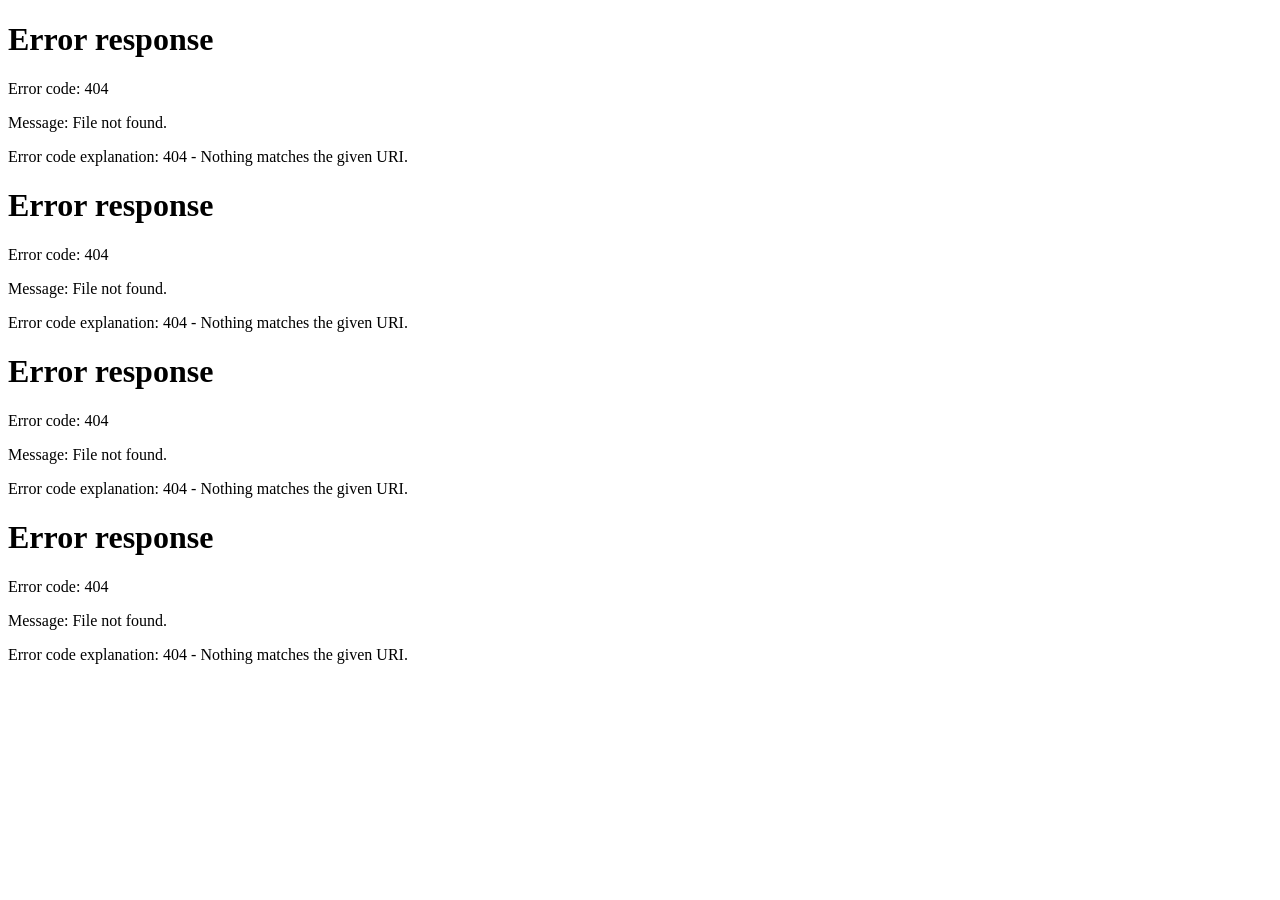
==== index.html @ 83f9fe49 "first commit" ====
<!DOCTYPE html>
<html lang="en">
<head>
<meta charset="UTF-8">
<title>Landing Page</title>
<link rel="stylesheet" href="style.css">
</head>
<body>
<div id="hero"></div>
<div id="features"></div>
<div id="pricing"></div>
<div id="contact"></div>
<script>
function loadSection(id, file) {
fetch(file)
.then(res => res.text())
.then(html => {
document.getElementById(id).innerHTML = html;
});
}
loadSection("hero", "sections/hero.html");
loadSection("features", "sections/features.html");
loadSection("pricing", "sections/pricing.html");
loadSection("contact", "sections/contact.html");
</script>
</body>
</html>
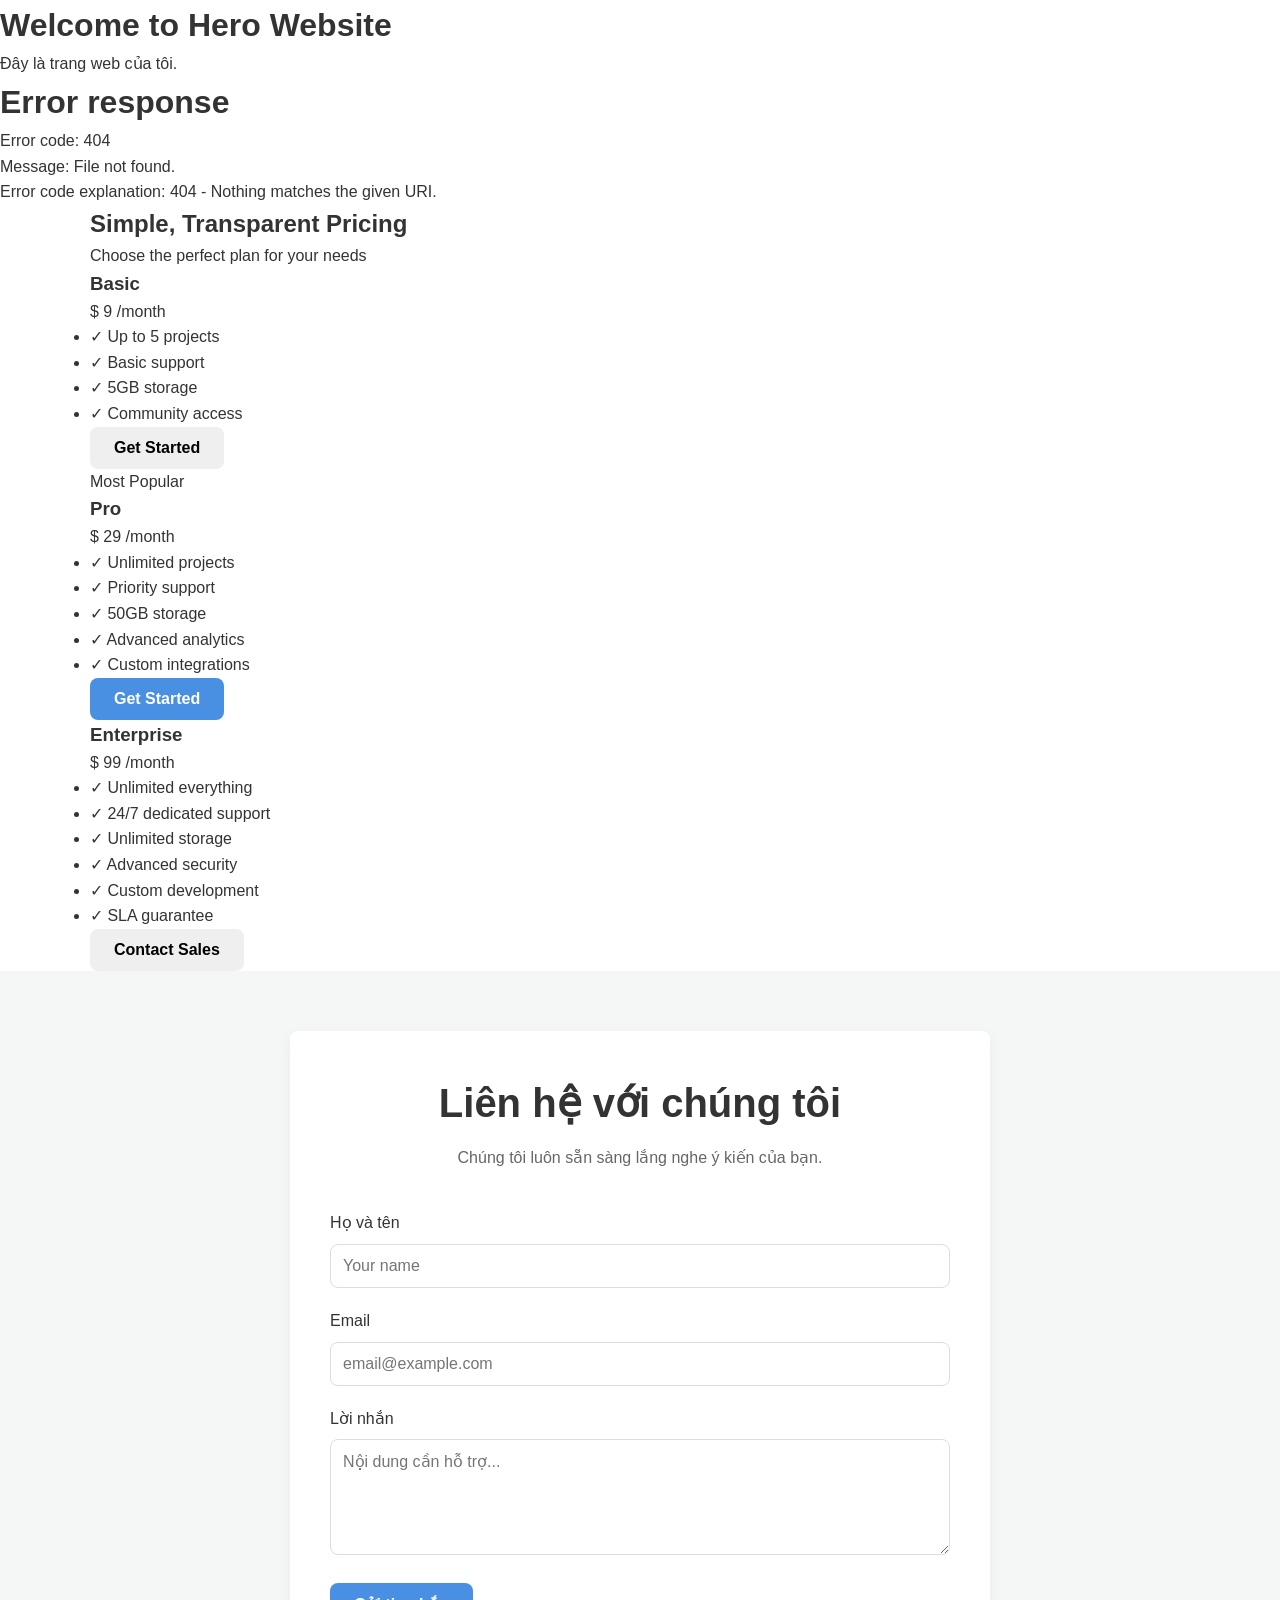
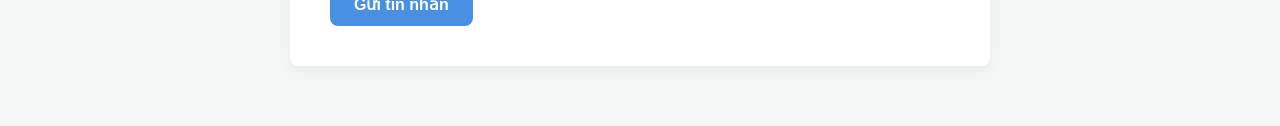
==== commit 0fe27b11: "docs: update page title" ====
--- a/index.html
+++ b/index.html
@@ -2,7 +2,7 @@
 <html lang="en">
 <head>
 <meta charset="UTF-8">
-<title>Landing Page</title>
+<title>Landing Page for Assignment</title>
 <link rel="stylesheet" href="style.css">
 </head>
 <body>
--- a/style.css
+++ b/style.css
@@ -0,0 +1,113 @@
+
+:root {
+        --primary-color: #4a90e2;       
+    --primary-hover: #357abd;       
+    --text-color: #333333;          
+    --bg-color: #f4f7f6;            
+    --white: #ffffff;
+    --border-radius: 8px;
+    --font-main: 'Segoe UI', Tahoma, Geneva, Verdana, sans-serif;
+}
+
+* {
+    box-sizing: border-box;
+    margin: 0;
+    padding: 0;
+}
+
+body {
+    font-family: var(--font-main);
+    color: var(--text-color);
+    line-height: 1.6;
+    background-color: var(--white);
+}
+
+/* căn giữa nội dung */
+.container {
+    max-width: 1140px;
+    margin: 0 auto;
+    padding: 0 20px;
+}
+
+/* tiêu đề các Section */
+.section-title {
+    text-align: center;
+    font-size: 2.5rem;
+    margin-bottom: 10px;
+    color: var(--text-color);
+}
+
+.section-subtitle {
+    text-align: center;
+    color: #666;
+    margin-bottom: 40px;
+}
+
+/* Button */
+.btn {
+    display: inline-block;
+    padding: 12px 24px;
+    border: none;
+    border-radius: var(--border-radius);
+    cursor: pointer;
+    font-size: 16px;
+    font-weight: 600;
+    transition: all 0.3s ease;
+}
+
+.btn-primary {
+    background-color: var(--primary-color);
+    color: var(--white);
+}
+
+.btn-primary:hover {
+    background-color: var(--primary-hover);
+    transform: translateY(-2px); 
+}
+
+/*contact*/
+.contact-section {
+    padding: 60px 0;
+    background-color: var(--bg-color);
+}
+
+.contact-content {
+    background: var(--white);
+    padding: 40px;
+    border-radius: var(--border-radius);
+    box-shadow: 0 5px 15px rgba(0,0,0,0.05); 
+    max-width: 700px;
+    margin: 0 auto; 
+}
+
+.contact-form .form-group {
+    margin-bottom: 20px;
+}
+
+.contact-form label {
+    display: block;
+    margin-bottom: 8px;
+    font-weight: 500;
+}
+
+.contact-form input,
+.contact-form textarea {
+    width: 100%;
+    padding: 12px;
+    border: 1px solid #ddd;
+    border-radius: var(--border-radius);
+    font-size: 1rem;
+    font-family: inherit;
+    transition: border-color 0.3s;
+}
+
+.contact-form input:focus,
+.contact-form textarea:focus {
+    outline: none;
+    border-color: var(--primary-color);
+    box-shadow: 0 0 0 3px rgba(74, 144, 226, 0.1);
+}
+
+.contact-form .btn-submit {
+    width: 100%;
+}
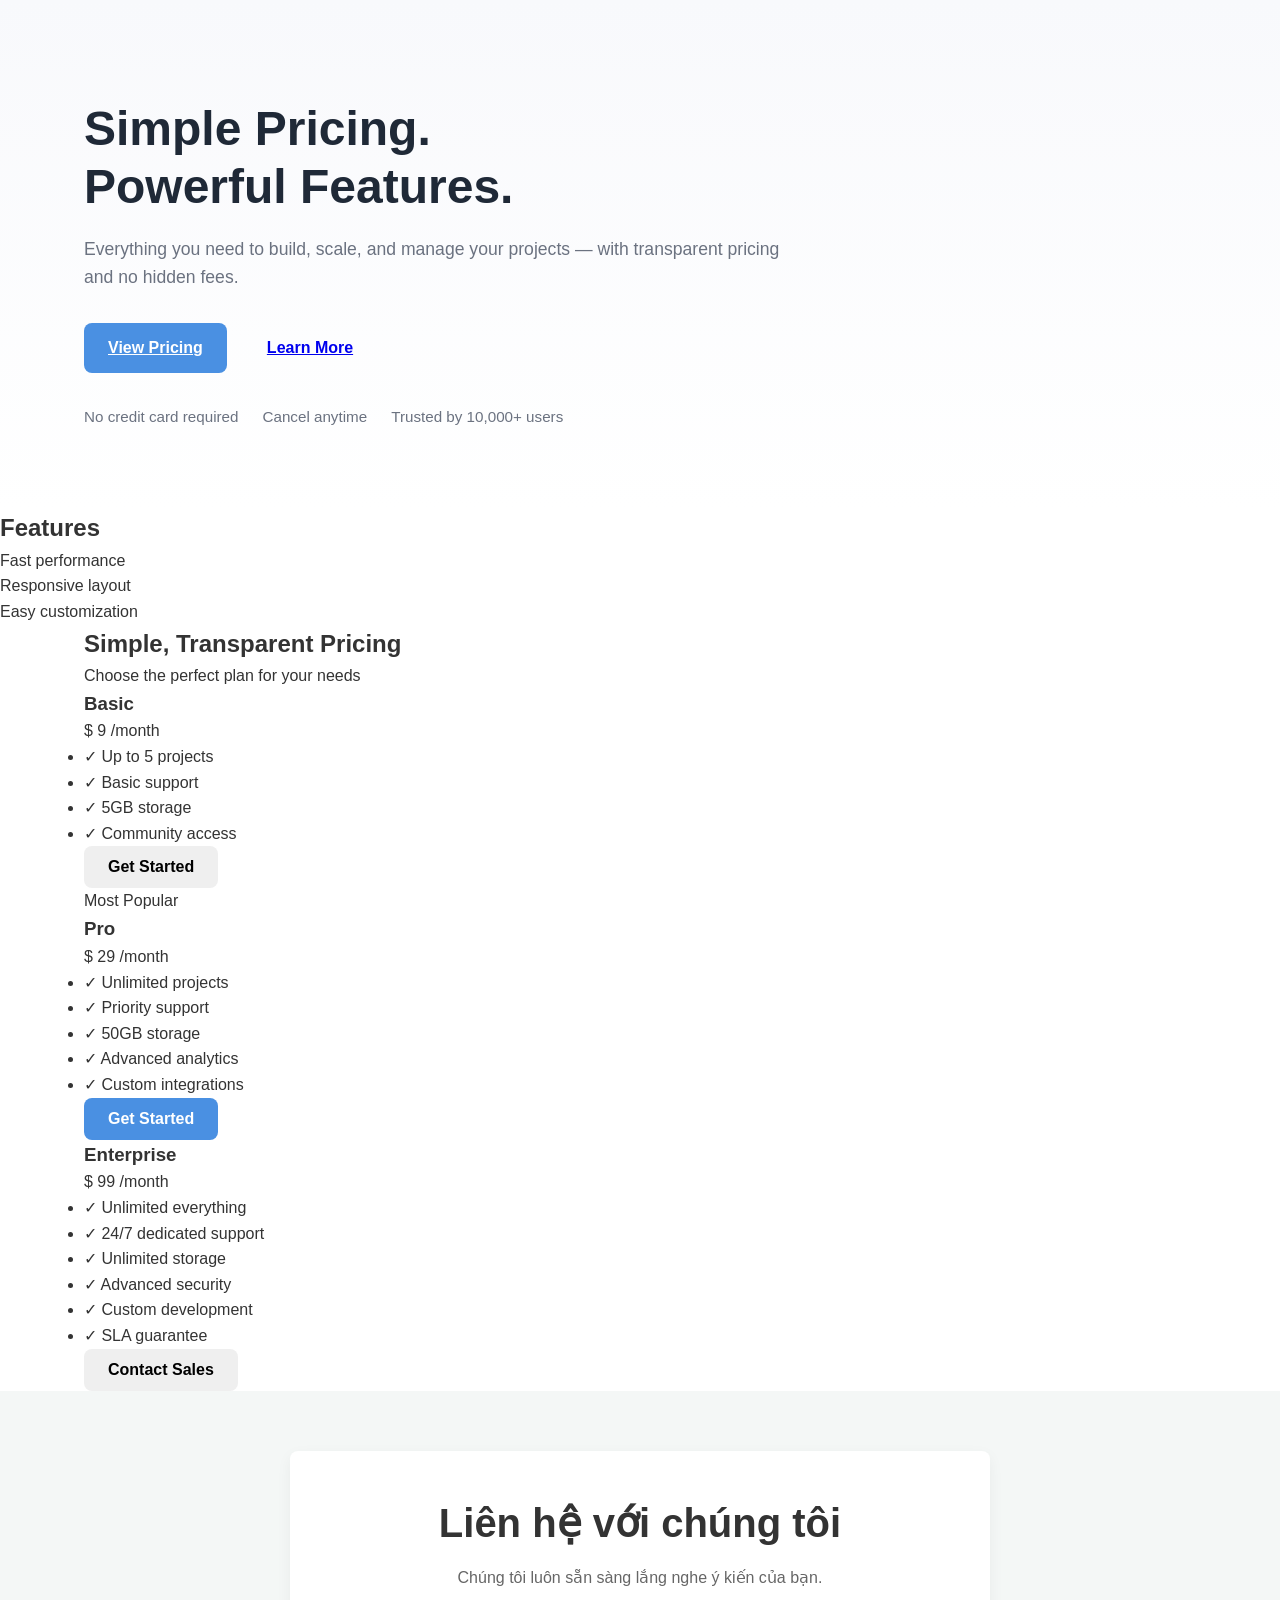
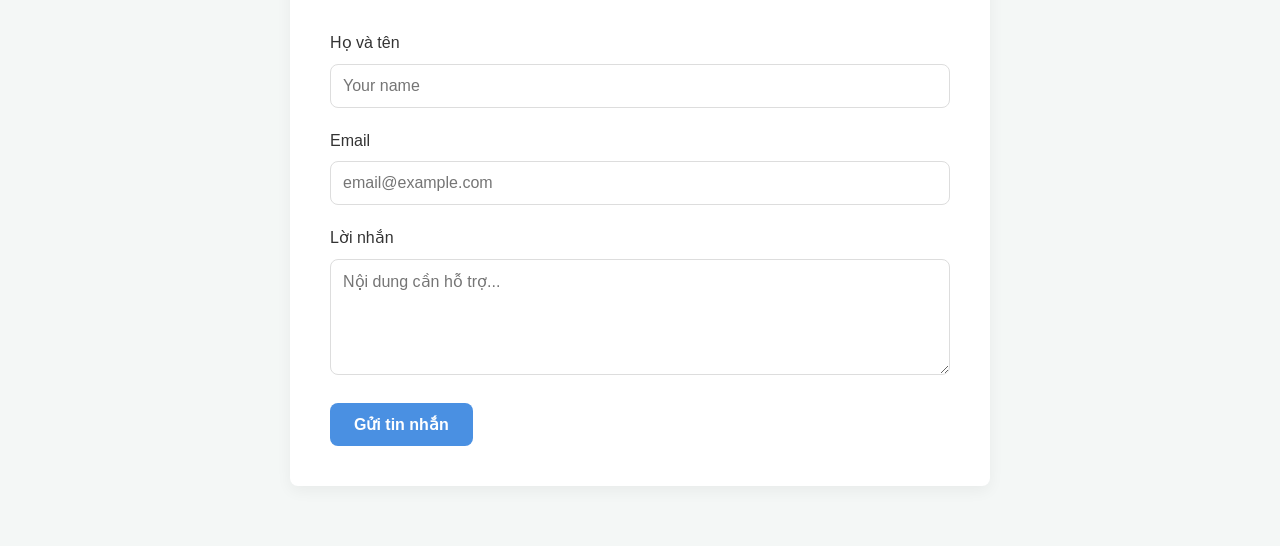
==== commit 9766b2c9: "chore: modify index to test CI pass" ====
--- a/index.html
+++ b/index.html
@@ -1,27 +1,30 @@
 <!DOCTYPE html>
 <html lang="en">
+
 <head>
-<meta charset="UTF-8">
-<title>Landing Page for Assignment</title>
-<link rel="stylesheet" href="style.css">
+    <meta charset="UTF-8">
+    <title>Landing Page by K23 - test ci</title>
+    <link rel="stylesheet" href="style.css">
 </head>
+
 <body>
-<div id="hero"></div>
-<div id="features"></div>
-<div id="pricing"></div>
-<div id="contact"></div>
-<script>
-function loadSection(id, file) {
-fetch(file)
-.then(res => res.text())
-.then(html => {
-document.getElementById(id).innerHTML = html;
-});
-}
-loadSection("hero", "sections/hero.html");
-loadSection("features", "sections/features.html");
-loadSection("pricing", "sections/pricing.html");
-loadSection("contact", "sections/contact.html");
-</script>
+    <div id="hero"></div>
+    <div id="features"></div>
+    <div id="pricing"></div>
+    <div id="contact"></div>
+    <script>
+        function loadSection(id, file) {
+            fetch(file)
+                .then(res => res.text())
+                .then(html => {
+                    document.getElementById(id).innerHTML = html;
+                });
+        }
+        loadSection("hero", "sections/hero.html");
+        loadSection("features", "sections/features.html");
+        loadSection("pricing", "sections/pricing.html");
+        loadSection("contact", "sections/contact.html");
+    </script>
 </body>
+
 </html>
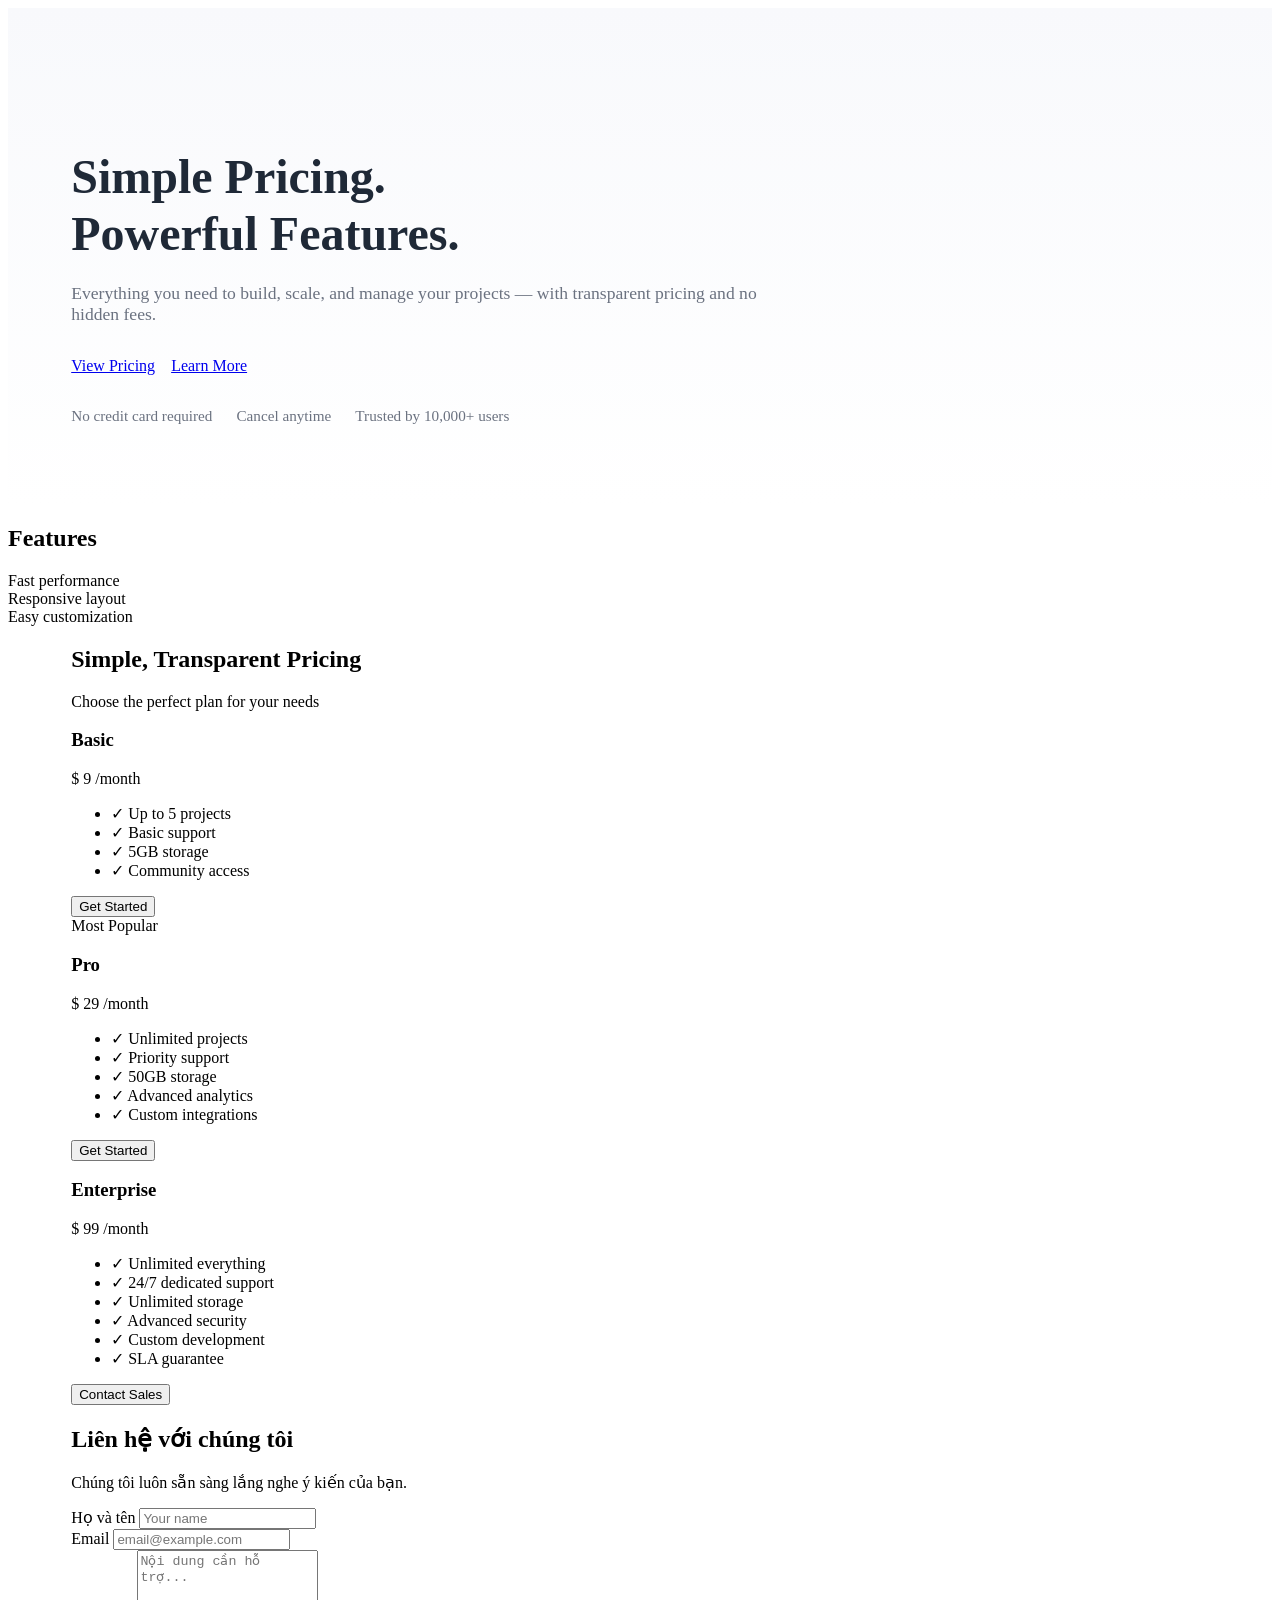
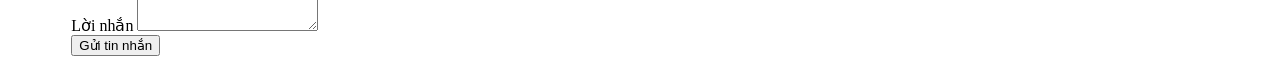
==== commit f0a5edc1: "commit testing" ====
--- a/index.html
+++ b/index.html
@@ -1,30 +1,27 @@
 <!DOCTYPE html>
 <html lang="en">
-
 <head>
-    <meta charset="UTF-8">
-    <title>Landing Page by K23 - test ci</title>
-    <link rel="stylesheet" href="style.css">
+<meta charset="UTF-8">
+<title>Landing Page for Assignment By Vu Minh Hieu</title>
+<link rel="stylesheet" href="style.css">
 </head>
-
 <body>
-    <div id="hero"></div>
-    <div id="features"></div>
-    <div id="pricing"></div>
-    <div id="contact"></div>
-    <script>
-        function loadSection(id, file) {
-            fetch(file)
-                .then(res => res.text())
-                .then(html => {
-                    document.getElementById(id).innerHTML = html;
-                });
-        }
-        loadSection("hero", "sections/hero.html");
-        loadSection("features", "sections/features.html");
-        loadSection("pricing", "sections/pricing.html");
-        loadSection("contact", "sections/contact.html");
-    </script>
+<div id="hero"></div>
+<div id="features"></div>
+<div id="pricing"></div>
+<div id="contact"></div>
+<script>
+function loadSection(id, file) {
+fetch(file)
+.then(res => res.text())
+.then(html => {
+document.getElementById(id).innerHTML = html;
+});
+}
+loadSection("hero", "sections/hero.html");
+loadSection("features", "sections/features.html");
+loadSection("pricing", "sections/pricing.html");
+loadSection("contact", "sections/contact.html");
+</script>
 </body>
-
 </html>
